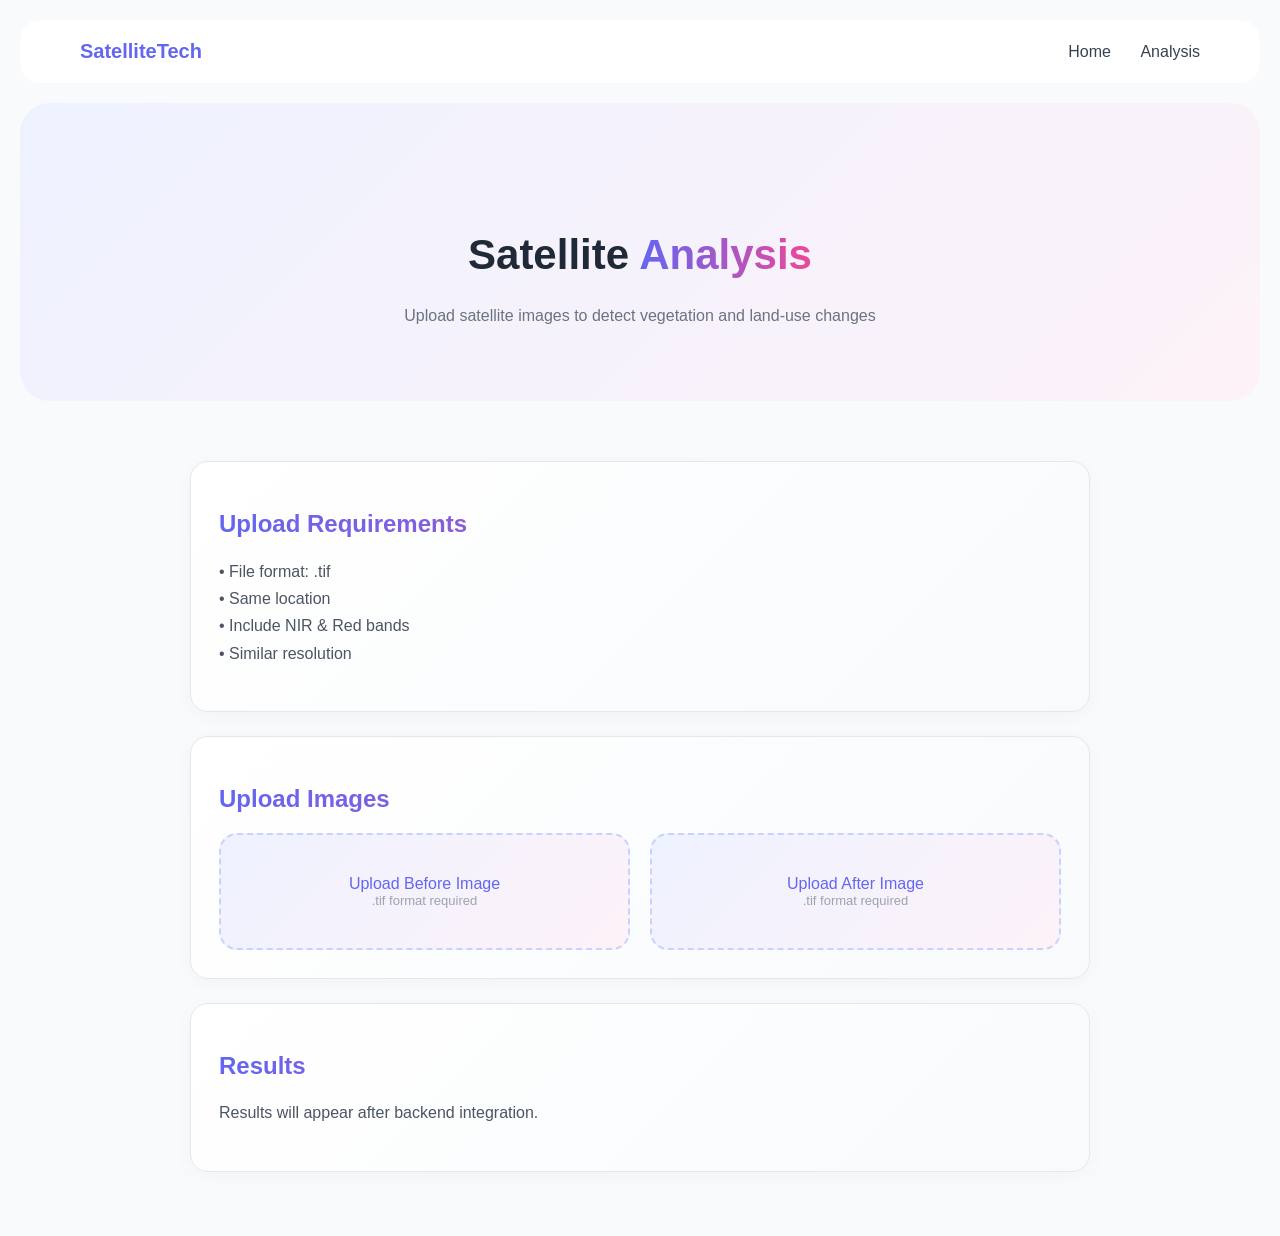
==== frontend/analysis.html @ cf4766b9 "Initial project setup" ====
<!DOCTYPE html>
<html>
<head>
    <title>Analysis</title>
    <link rel="stylesheet" href="style.css">
</head>

<body>

<div class="navbar">
    <div class="logo">SatelliteTech</div>
    <div class="nav-links">
        <a href="index.html">Home</a>
        <a href="analysis.html">Analysis</a>
    </div>
</div>

<div class="analysis-header">
    <h1>Satellite <span>Analysis</span></h1>
    <p>Upload satellite images to detect vegetation and land-use changes</p>
</div>

<div class="analysis-container">

    <div class="card">
        <h2>Upload Requirements</h2>
        <p>
        • File format: .tif<br>
        • Same location<br>
        • Include NIR & Red bands<br>
        • Similar resolution
        </p>
    </div>

    <div class="card">
        <h2>Upload Images</h2>

        <div class="upload-grid">

            <label class="file-upload">
                <div class="file-upload-text">Upload Before Image</div>
                <div class="file-upload-subtext">.tif format required</div>
                <input type="file">
            </label>

            <label class="file-upload">
                <div class="file-upload-text">Upload After Image</div>
                <div class="file-upload-subtext">.tif format required</div>
                <input type="file">
            </label>

        </div>

    </div>

    <div class="card">
        <h2>Results</h2>
        <p>Results will appear after backend integration.</p>
    </div>

</div>

</body>
</html>
---- frontend/style.css ----
body {
    margin: 0;
    font-family: -apple-system, BlinkMacSystemFont, sans-serif;
    background: #f9fafb;
    color: #1f2937;
}

/* NAVBAR */
.navbar {
    display: flex;
    justify-content: space-between;
    align-items: center;
    padding: 20px 60px;
    background: white;
    border-radius: 20px;
    margin: 20px;
}

.logo {
    font-weight: 600;
    font-size: 20px;
    color: #6366f1;
}

.nav-links a {
    margin-left: 25px;
    text-decoration: none;
    color: #374151;
    font-weight: 500;
}

.nav-links a:hover {
    color: #6366f1;
}

/* HERO */
.hero {
    position: relative;
    height: 90vh;
    display: flex;
    align-items: center;
    padding: 0 80px;
    background: url("assets/hero.png") no-repeat center/cover;
    border-radius: 30px;
    margin: 20px;
}

.hero::before {
    content: "";
    position: absolute;
    inset: 0;
    background: linear-gradient(
        90deg,
        rgba(255,255,255,0.9),
        rgba(255,240,245,0.7),
        rgba(255,255,255,0.2)
    );
    border-radius: 30px;
}

.hero-content {
    position: relative;
    max-width: 600px;
    z-index: 2;
}

.hero-content h1 {
    font-size: 54px;
    line-height: 1.2;
}

/* GRADIENT TEXT */
.gradient-text {
    background: linear-gradient(90deg, #6366f1, #ec4899);
    -webkit-background-clip: text;
    -webkit-text-fill-color: transparent;
}

.hero-content p {
    margin-top: 15px;
    font-size: 18px;
    color: #4b5563;
}

/* BUTTONS */
.buttons {
    margin-top: 25px;
}

.btn-primary {
    padding: 12px 24px;
    background: linear-gradient(135deg, #6366f1, #ec4899);
    color: white;
    border-radius: 25px;
    text-decoration: none;
    font-weight: 500;
}

.btn-secondary {
    padding: 12px 24px;
    border: 1px solid #6366f1;
    border-radius: 25px;
    text-decoration: none;
    color: #6366f1;
}

.btn-secondary:hover {
    background: #eef2ff;
}

/* BLOG */
.blog-container {
    max-width: 900px;
    margin: auto;
    padding: 60px 20px;
}

.blog-section {
    margin-bottom: 50px;
}

.blog-section h2 {
    background: linear-gradient(90deg, #6366f1, #ec4899);
    -webkit-background-clip: text;
    -webkit-text-fill-color: transparent;
}

.blog-section p {
    line-height: 1.8;
    color: #374151;
}

/* ANALYSIS HEADER */
.analysis-header {
    text-align: center;
    padding: 100px 20px 60px;
    background: linear-gradient(135deg, #eef2ff, #fdf2f8);
    border-radius: 30px;
    margin: 20px;
}

.analysis-header h1 {
    font-size: 42px;
}

.analysis-header span {
    background: linear-gradient(90deg, #6366f1, #ec4899);
    -webkit-background-clip: text;
    -webkit-text-fill-color: transparent;
}

.analysis-header p {
    color: #6b7280;
}

/* ANALYSIS CONTAINER */
.analysis-container {
    max-width: 900px;
    margin: auto;
    padding: 40px 20px;
}

/* CARDS */
.card {
    background: linear-gradient(135deg, #ffffff, #f8fafc);
    padding: 28px;
    border-radius: 18px;
    border: 1px solid #e5e7eb;
    margin-bottom: 24px;
    box-shadow: 0 4px 20px rgba(0,0,0,0.03);
}

.card h2 {
    background: linear-gradient(90deg, #6366f1, #ec4899);
    -webkit-background-clip: text;
    -webkit-text-fill-color: transparent;
}

.card p {
    color: #4b5563;
    line-height: 1.7;
}

/* UPLOAD GRID */
.upload-grid {
    display: grid;
    grid-template-columns: 1fr 1fr;
    gap: 20px;
}

/* CUSTOM UPLOAD */
.file-upload {
    display: flex;
    flex-direction: column;
    align-items: center;
    justify-content: center;
    padding: 40px 20px;
    border-radius: 18px;
    border: 2px dashed #c7d2fe;
    background: linear-gradient(135deg, #eef2ff, #fdf2f8);
    cursor: pointer;
    transition: 0.3s ease;
}

.file-upload:hover {
    border-color: #6366f1;
    transform: translateY(-2px);
}

.file-upload input {
    display: none;
}

.file-upload-text {
    font-size: 16px;
    font-weight: 500;
    color: #6366f1;
}

.file-upload-subtext {
    font-size: 13px;
    color: #9ca3af;
}
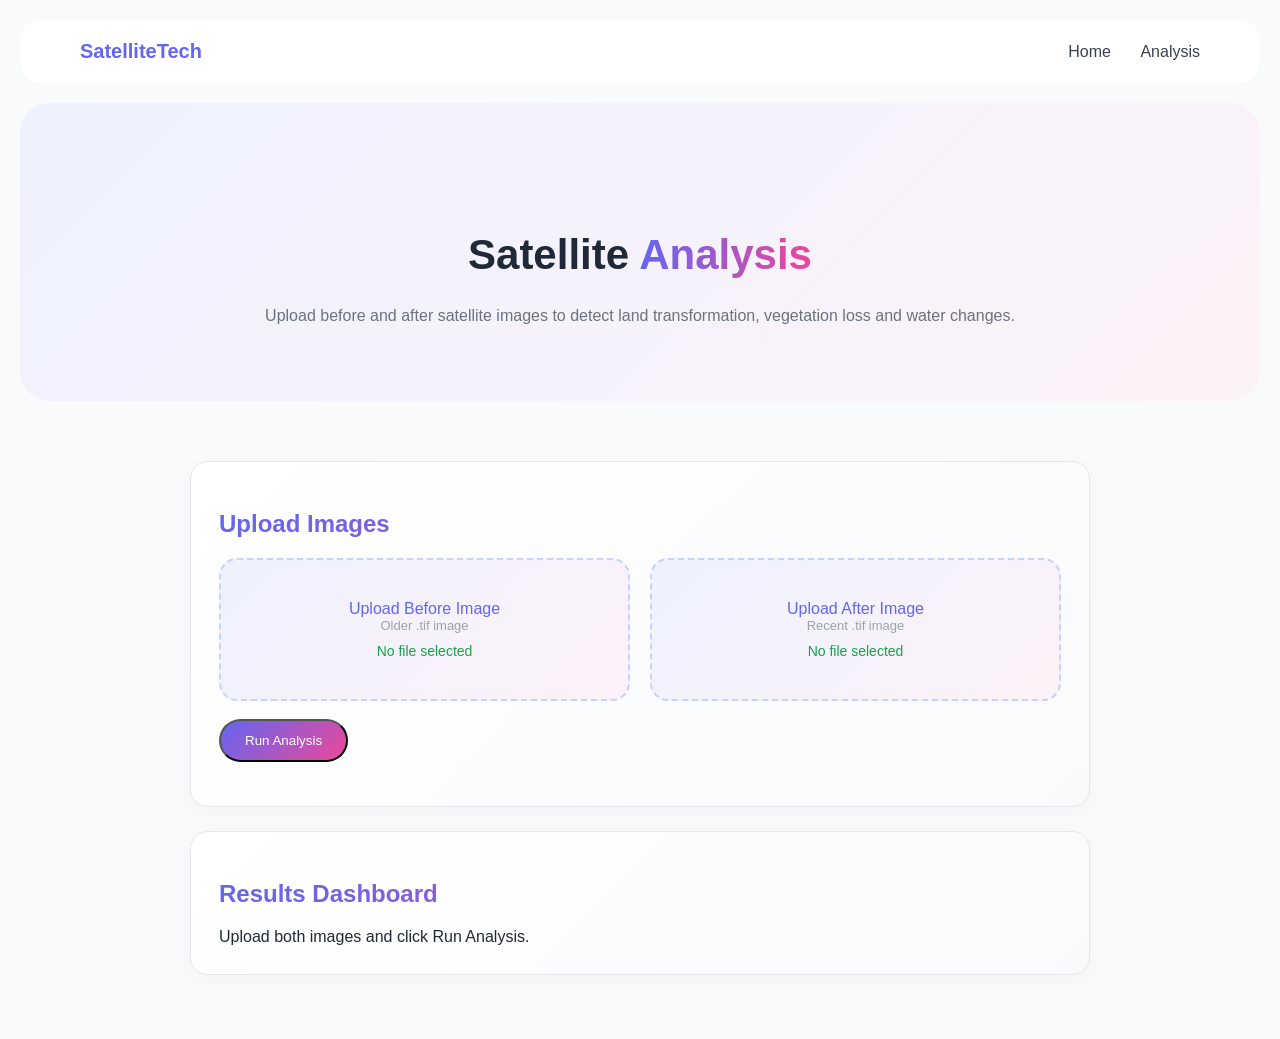
==== commit 74018ae5: "build backend" ====
--- a/frontend/analysis.html
+++ b/frontend/analysis.html
@@ -1,64 +1,283 @@
 <!DOCTYPE html>
-<html>
+<html lang="en">
 <head>
-    <title>Analysis</title>
-    <link rel="stylesheet" href="style.css">
+<meta charset="UTF-8">
+<meta name="viewport" content="width=device-width, initial-scale=1.0">
+<title>Satellite Analysis</title>
+<link rel="stylesheet" href="style.css">
+
+<style>
+
+/* EXTRA PREMIUM UI */
+
+.stats-grid{
+    display:grid;
+    grid-template-columns:repeat(auto-fit,minmax(220px,1fr));
+    gap:18px;
+    margin-top:20px;
+}
+
+.stat-card{
+    padding:22px;
+    border-radius:18px;
+    color:white;
+    font-weight:600;
+    box-shadow:0 10px 30px rgba(0,0,0,0.08);
+}
+
+.green-card{
+    background:linear-gradient(135deg,#16a34a,#22c55e);
+}
+
+.gray-card{
+    background:linear-gradient(135deg,#4b5563,#6b7280);
+}
+
+.blue-card{
+    background:linear-gradient(135deg,#2563eb,#3b82f6);
+}
+
+.map-grid{
+    display:grid;
+    grid-template-columns:repeat(auto-fit,minmax(260px,1fr));
+    gap:20px;
+    margin-top:25px;
+}
+
+.map-box{
+    background:#f8fafc;
+    border-radius:18px;
+    padding:15px;
+    border:1px solid #e5e7eb;
+}
+
+.map-box img{
+    width:100%;
+    border-radius:14px;
+    margin-top:12px;
+}
+
+.map-title{
+    font-weight:600;
+    color:#111827;
+}
+
+.loading-spin{
+    color:#6366f1;
+    font-weight:600;
+}
+
+</style>
 </head>
 
 <body>
 
+<!-- NAVBAR -->
 <div class="navbar">
     <div class="logo">SatelliteTech</div>
+
     <div class="nav-links">
         <a href="index.html">Home</a>
         <a href="analysis.html">Analysis</a>
     </div>
 </div>
 
+<!-- HEADER -->
 <div class="analysis-header">
     <h1>Satellite <span>Analysis</span></h1>
-    <p>Upload satellite images to detect vegetation and land-use changes</p>
+    <p>
+        Upload before and after satellite images to detect land transformation,
+        vegetation loss and water changes.
+    </p>
 </div>
 
+<!-- MAIN -->
 <div class="analysis-container">
 
+    <!-- UPLOAD CARD -->
     <div class="card">
-        <h2>Upload Requirements</h2>
-        <p>
-        • File format: .tif<br>
-        • Same location<br>
-        • Include NIR & Red bands<br>
-        • Similar resolution
-        </p>
-    </div>
-
-    <div class="card">
+
         <h2>Upload Images</h2>
 
         <div class="upload-grid">
 
+            <!-- BEFORE -->
             <label class="file-upload">
                 <div class="file-upload-text">Upload Before Image</div>
-                <div class="file-upload-subtext">.tif format required</div>
-                <input type="file">
+                <div class="file-upload-subtext">Older .tif image</div>
+
+                <input type="file" id="beforeFile" accept=".tif">
+
+                <div id="beforeStatus"
+                     style="margin-top:10px;color:#16a34a;font-size:14px;">
+                    No file selected
+                </div>
             </label>
 
+            <!-- AFTER -->
             <label class="file-upload">
                 <div class="file-upload-text">Upload After Image</div>
-                <div class="file-upload-subtext">.tif format required</div>
-                <input type="file">
+                <div class="file-upload-subtext">Recent .tif image</div>
+
+                <input type="file" id="afterFile" accept=".tif">
+
+                <div id="afterStatus"
+                     style="margin-top:10px;color:#16a34a;font-size:14px;">
+                    No file selected
+                </div>
             </label>
 
         </div>
 
+        <br>
+
+        <button class="btn-primary" id="runBtn">
+            Run Analysis
+        </button>
+
+        <p id="loading" class="loading-spin"></p>
+
     </div>
 
+    <!-- RESULTS -->
     <div class="card">
-        <h2>Results</h2>
-        <p>Results will appear after backend integration.</p>
+
+        <h2>Results Dashboard</h2>
+
+        <div id="results">
+            Upload both images and click Run Analysis.
+        </div>
+
     </div>
 
 </div>
+
+<script>
+
+/* -------------------------------- */
+/* FILE STATUS */
+/* -------------------------------- */
+
+document.getElementById("beforeFile").addEventListener("change", function(){
+
+    const file = this.files[0];
+
+    document.getElementById("beforeStatus").innerText =
+        file ? "Selected: " + file.name : "No file selected";
+});
+
+document.getElementById("afterFile").addEventListener("change", function(){
+
+    const file = this.files[0];
+
+    document.getElementById("afterStatus").innerText =
+        file ? "Selected: " + file.name : "No file selected";
+});
+
+/* -------------------------------- */
+/* BUTTON */
+/* -------------------------------- */
+
+document.getElementById("runBtn")
+.addEventListener("click", analyzeImages);
+
+/* -------------------------------- */
+/* MAIN */
+/* -------------------------------- */
+
+async function analyzeImages(){
+
+    const before = document.getElementById("beforeFile").files[0];
+    const after  = document.getElementById("afterFile").files[0];
+
+    const loading = document.getElementById("loading");
+    const results = document.getElementById("results");
+
+    if(!before || !after){
+        alert("Please upload both images.");
+        return;
+    }
+
+    loading.innerText = "Analyzing satellite imagery...";
+    results.innerHTML = "";
+
+    const formData = new FormData();
+
+    formData.append("before", before);
+    formData.append("after", after);
+    formData.append("city", "custom");
+
+    try{
+
+        const response = await fetch("http://127.0.0.1:5000/analyze",{
+            method:"POST",
+            body:formData
+        });
+
+        const data = await response.json();
+
+        loading.innerText = "";
+
+        results.innerHTML = `
+
+        <!-- STATS -->
+        <div class="stats-grid">
+
+            <div class="stat-card green-card">
+                🌿 Vegetation Change <br><br>
+                ${data.change["Vegetation Change %"]}%
+            </div>
+
+            <div class="stat-card gray-card">
+                🏙 Other Land Change <br><br>
+                ${data.change["Other Land Change %"]}%
+            </div>
+
+            <div class="stat-card blue-card">
+                💧 Water Change <br><br>
+                ${data.change["Water Change %"]}%
+            </div>
+
+        </div>
+
+        <!-- MAPS -->
+        <div class="map-grid">
+
+            <div class="map-box">
+                <div class="map-title">Before Classification</div>
+                <img src="../outputs/custom_before_map.png?${Date.now()}">
+            </div>
+
+            <div class="map-box">
+                <div class="map-title">After Classification</div>
+                <img src="../outputs/custom_after_map.png?${Date.now()}">
+            </div>
+
+            <div class="map-box">
+                <div class="map-title">Change Detection</div>
+                <img src="../outputs/custom_change_map.png?${Date.now()}">
+            </div>
+
+        </div>
+
+        `;
+    }
+
+    catch(error){
+
+        loading.innerText = "";
+
+        results.innerHTML = `
+            <p style="color:red;">
+                Error connecting to backend.
+            </p>
+        `;
+
+        console.error(error);
+    }
+}
+
+</script>
 
 </body>
 </html>
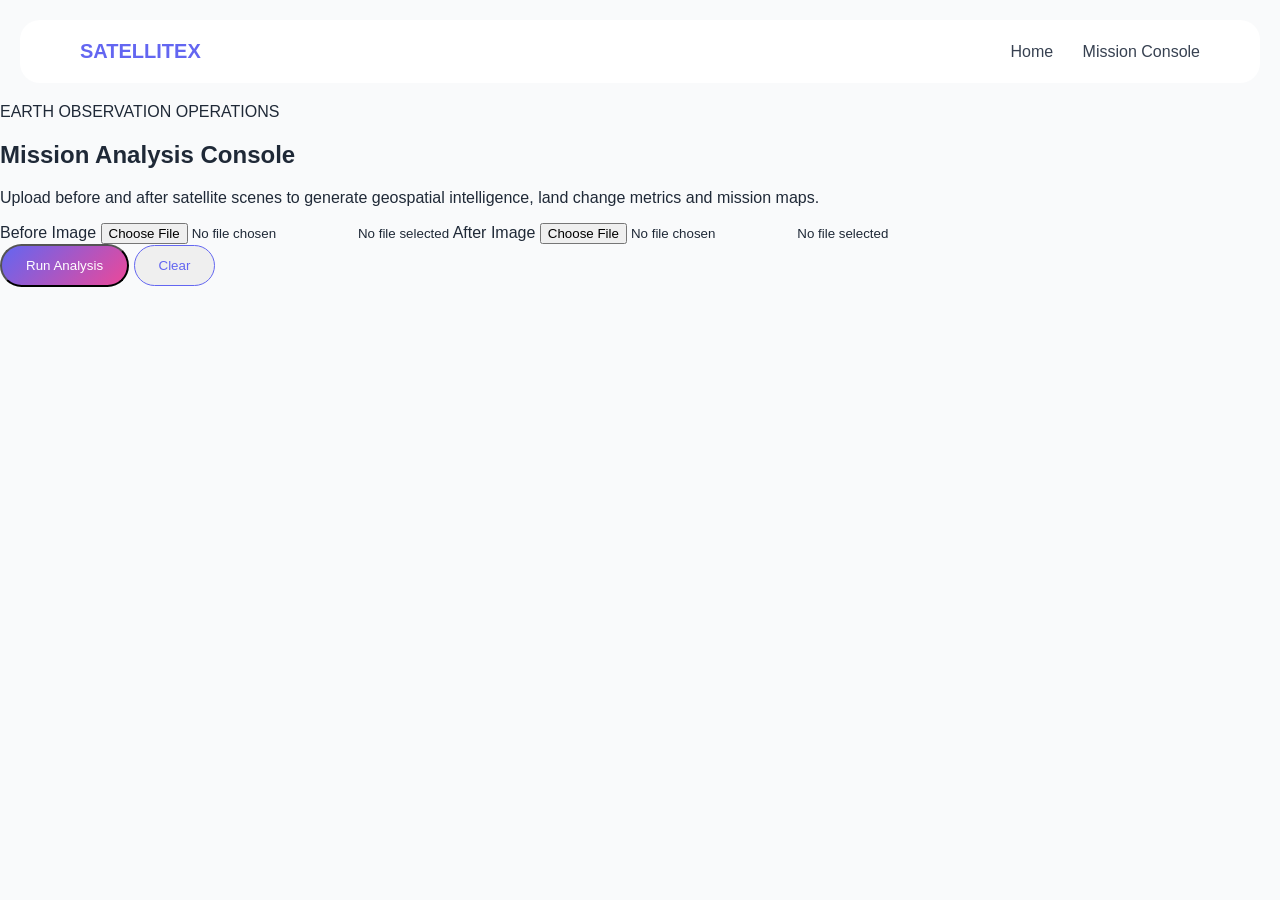
==== commit 76257608: "connecting backend and frontend" ====
--- a/frontend/analysis.html
+++ b/frontend/analysis.html
@@ -3,278 +3,320 @@
 <head>
 <meta charset="UTF-8">
 <meta name="viewport" content="width=device-width, initial-scale=1.0">
-<title>Satellite Analysis</title>
+<title>Mission Analysis Console</title>
 <link rel="stylesheet" href="style.css">
-
-<style>
-
-/* EXTRA PREMIUM UI */
-
-.stats-grid{
-    display:grid;
-    grid-template-columns:repeat(auto-fit,minmax(220px,1fr));
-    gap:18px;
-    margin-top:20px;
-}
-
-.stat-card{
-    padding:22px;
-    border-radius:18px;
-    color:white;
-    font-weight:600;
-    box-shadow:0 10px 30px rgba(0,0,0,0.08);
-}
-
-.green-card{
-    background:linear-gradient(135deg,#16a34a,#22c55e);
-}
-
-.gray-card{
-    background:linear-gradient(135deg,#4b5563,#6b7280);
-}
-
-.blue-card{
-    background:linear-gradient(135deg,#2563eb,#3b82f6);
-}
-
-.map-grid{
-    display:grid;
-    grid-template-columns:repeat(auto-fit,minmax(260px,1fr));
-    gap:20px;
-    margin-top:25px;
-}
-
-.map-box{
-    background:#f8fafc;
-    border-radius:18px;
-    padding:15px;
-    border:1px solid #e5e7eb;
-}
-
-.map-box img{
-    width:100%;
-    border-radius:14px;
-    margin-top:12px;
-}
-
-.map-title{
-    font-weight:600;
-    color:#111827;
-}
-
-.loading-spin{
-    color:#6366f1;
-    font-weight:600;
-}
-
-</style>
+<script src="https://cdn.jsdelivr.net/npm/chart.js"></script>
 </head>
 
 <body>
 
+<!-- ===================================== -->
 <!-- NAVBAR -->
-<div class="navbar">
-    <div class="logo">SatelliteTech</div>
+<!-- ===================================== -->
+
+<nav class="navbar">
+    <div class="logo">SATELLITE<span>X</span></div>
 
     <div class="nav-links">
         <a href="index.html">Home</a>
-        <a href="analysis.html">Analysis</a>
-    </div>
-</div>
-
+        <a href="analysis.html">Mission Console</a>
+    </div>
+</nav>
+
+<!-- ===================================== -->
 <!-- HEADER -->
-<div class="analysis-header">
-    <h1>Satellite <span>Analysis</span></h1>
-    <p>
-        Upload before and after satellite images to detect land transformation,
-        vegetation loss and water changes.
+<!-- ===================================== -->
+
+<section class="page-header">
+
+    <p class="tag">EARTH OBSERVATION OPERATIONS</p>
+
+    <h1>Mission Analysis Console</h1>
+
+    <p class="page-subtitle">
+        Upload before and after satellite scenes to generate
+        geospatial intelligence, land change metrics and mission maps.
     </p>
-</div>
-
-<!-- MAIN -->
-<div class="analysis-container">
-
-    <!-- UPLOAD CARD -->
-    <div class="card">
-
-        <h2>Upload Images</h2>
-
-        <div class="upload-grid">
-
-            <!-- BEFORE -->
-            <label class="file-upload">
-                <div class="file-upload-text">Upload Before Image</div>
-                <div class="file-upload-subtext">Older .tif image</div>
-
-                <input type="file" id="beforeFile" accept=".tif">
-
-                <div id="beforeStatus"
-                     style="margin-top:10px;color:#16a34a;font-size:14px;">
-                    No file selected
-                </div>
-            </label>
-
-            <!-- AFTER -->
-            <label class="file-upload">
-                <div class="file-upload-text">Upload After Image</div>
-                <div class="file-upload-subtext">Recent .tif image</div>
-
-                <input type="file" id="afterFile" accept=".tif">
-
-                <div id="afterStatus"
-                     style="margin-top:10px;color:#16a34a;font-size:14px;">
-                    No file selected
-                </div>
-            </label>
-
+
+</section>
+
+<!-- ===================================== -->
+<!-- COMMAND BAR -->
+<!-- ===================================== -->
+
+<section class="command-bar">
+
+    <div class="command-box">
+
+        <label class="mini-upload">
+            <span>Before Image</span>
+            <input type="file" id="beforeFile" accept=".tif">
+            <small id="beforeStatus">No file selected</small>
+        </label>
+
+        <label class="mini-upload">
+            <span>After Image</span>
+            <input type="file" id="afterFile" accept=".tif">
+            <small id="afterStatus">No file selected</small>
+        </label>
+
+        <div class="command-actions">
+            <button class="btn-primary" onclick="runAnalysis()">
+                Run Analysis
+            </button>
+
+            <button class="btn-secondary" onclick="clearDashboard()">
+                Clear
+            </button>
         </div>
 
-        <br>
-
-        <button class="btn-primary" id="runBtn">
-            Run Analysis
-        </button>
-
-        <p id="loading" class="loading-spin"></p>
-
-    </div>
-
-    <!-- RESULTS -->
-    <div class="card">
-
-        <h2>Results Dashboard</h2>
-
-        <div id="results">
-            Upload both images and click Run Analysis.
+    </div>
+
+    <p id="loading" class="status-text center-status"></p>
+
+</section>
+
+<!-- ===================================== -->
+<!-- RESULTS (hidden until run) -->
+<!-- ===================================== -->
+
+<section id="resultsWrap" style="display:none;">
+
+<!-- KPI -->
+
+<section class="kpi-strip">
+
+    <div class="kpi-card green-box">
+        <span>Vegetation</span>
+        <strong id="vegValue">--</strong>
+    </div>
+
+    <div class="kpi-card gray-box">
+        <span>Other Land</span>
+        <strong id="landValue">--</strong>
+    </div>
+
+    <div class="kpi-card blue-box">
+        <span>Water</span>
+        <strong id="waterValue">--</strong>
+    </div>
+
+</section>
+
+<!-- INSIGHTS + GRAPH -->
+
+<section class="intel-grid">
+
+    <div class="intel-panel">
+
+        <h2>Change Intelligence</h2>
+
+        <canvas id="mainChart" height="140"></canvas>
+
+    </div>
+
+    <div class="intel-panel">
+
+        <h2>Mission Summary</h2>
+
+        <div class="intel-summary" id="summaryBox">
+
+            Awaiting output...
+
         </div>
 
     </div>
 
-</div>
+</section>
+
+<!-- MAPS -->
+
+<section class="maps-section">
+
+    <div class="map-panel">
+        <h3>Before Classification</h3>
+        <img id="beforeMap" src="">
+    </div>
+
+    <div class="map-panel">
+        <h3>After Classification</h3>
+        <img id="afterMap" src="">
+    </div>
+
+    <div class="map-panel">
+        <h3>Change Detection</h3>
+        <img id="changeMap" src="">
+    </div>
+
+</section>
+
+</section>
 
 <script>
 
-/* -------------------------------- */
-/* FILE STATUS */
-/* -------------------------------- */
-
-document.getElementById("beforeFile").addEventListener("change", function(){
-
-    const file = this.files[0];
-
-    document.getElementById("beforeStatus").innerText =
-        file ? "Selected: " + file.name : "No file selected";
+let chart;
+
+/* file names */
+
+document.getElementById("beforeFile").addEventListener("change",function(){
+    const file=this.files[0];
+    document.getElementById("beforeStatus").innerText=
+        file?file.name:"No file selected";
 });
 
-document.getElementById("afterFile").addEventListener("change", function(){
-
-    const file = this.files[0];
-
-    document.getElementById("afterStatus").innerText =
-        file ? "Selected: " + file.name : "No file selected";
+document.getElementById("afterFile").addEventListener("change",function(){
+    const file=this.files[0];
+    document.getElementById("afterStatus").innerText=
+        file?file.name:"No file selected";
 });
 
-/* -------------------------------- */
-/* BUTTON */
-/* -------------------------------- */
-
-document.getElementById("runBtn")
-.addEventListener("click", analyzeImages);
-
-/* -------------------------------- */
-/* MAIN */
-/* -------------------------------- */
-
-async function analyzeImages(){
-
-    const before = document.getElementById("beforeFile").files[0];
-    const after  = document.getElementById("afterFile").files[0];
-
-    const loading = document.getElementById("loading");
-    const results = document.getElementById("results");
+/* run */
+
+async function runAnalysis(){
+
+    const before=document.getElementById("beforeFile").files[0];
+    const after=document.getElementById("afterFile").files[0];
 
     if(!before || !after){
         alert("Please upload both images.");
         return;
     }
 
-    loading.innerText = "Analyzing satellite imagery...";
-    results.innerHTML = "";
-
-    const formData = new FormData();
-
-    formData.append("before", before);
-    formData.append("after", after);
-    formData.append("city", "custom");
+    document.getElementById("loading").innerText=
+        "Processing satellite intelligence...";
+
+    const formData=new FormData();
+
+    formData.append("before",before);
+    formData.append("after",after);
+    formData.append("city","custom");
 
     try{
 
-        const response = await fetch("http://127.0.0.1:5000/analyze",{
-            method:"POST",
-            body:formData
-        });
-
-        const data = await response.json();
-
-        loading.innerText = "";
-
-        results.innerHTML = `
-
-        <!-- STATS -->
-        <div class="stats-grid">
-
-            <div class="stat-card green-card">
-                🌿 Vegetation Change <br><br>
-                ${data.change["Vegetation Change %"]}%
-            </div>
-
-            <div class="stat-card gray-card">
-                🏙 Other Land Change <br><br>
-                ${data.change["Other Land Change %"]}%
-            </div>
-
-            <div class="stat-card blue-card">
-                💧 Water Change <br><br>
-                ${data.change["Water Change %"]}%
-            </div>
-
-        </div>
-
-        <!-- MAPS -->
-        <div class="map-grid">
-
-            <div class="map-box">
-                <div class="map-title">Before Classification</div>
-                <img src="../outputs/custom_before_map.png?${Date.now()}">
-            </div>
-
-            <div class="map-box">
-                <div class="map-title">After Classification</div>
-                <img src="../outputs/custom_after_map.png?${Date.now()}">
-            </div>
-
-            <div class="map-box">
-                <div class="map-title">Change Detection</div>
-                <img src="../outputs/custom_change_map.png?${Date.now()}">
-            </div>
-
-        </div>
-
+        const response=await fetch(
+            "https://satellite-backend.onrender.com/analyze",
+            {
+                method:"POST",
+                body:formData
+            }
+        );
+
+        const data=await response.json();
+
+        document.getElementById("loading").innerText="";
+
+        document.getElementById("resultsWrap").style.display="block";
+
+        const veg=data.change["Vegetation Change %"];
+        const land=data.change["Other Land Change %"];
+        const water=data.change["Water Change %"];
+
+        document.getElementById("vegValue").innerText=veg+"%";
+        document.getElementById("landValue").innerText=land+"%";
+        document.getElementById("waterValue").innerText=water+"%";
+
+        let severity="Low";
+
+        if(Math.abs(veg)>20 || Math.abs(land)>20){
+            severity="High";
+        }else if(Math.abs(veg)>10 || Math.abs(land)>10){
+            severity="Medium";
+        }
+
+        document.getElementById("summaryBox").innerHTML=`
+            Vegetation shift: ${veg}% <br><br>
+            Other land shift: ${land}% <br><br>
+            Water shift: ${water}% <br><br>
+            Transformation intensity:
+            <strong>${severity}</strong>
         `;
+
+        const t=Date.now();
+
+        document.getElementById("beforeMap").src=
+            "../outputs/custom_before_map.png?"+t;
+
+        document.getElementById("afterMap").src=
+            "../outputs/custom_after_map.png?"+t;
+
+        document.getElementById("changeMap").src=
+            "../outputs/custom_change_map.png?"+t;
+
+        drawChart(veg,land,water);
+
+        document.getElementById("resultsWrap")
+            .scrollIntoView({behavior:"smooth"});
+
     }
 
     catch(error){
 
-        loading.innerText = "";
-
-        results.innerHTML = `
-            <p style="color:red;">
-                Error connecting to backend.
-            </p>
-        `;
-
+        document.getElementById("loading").innerText="";
+        alert("Backend connection failed.");
         console.error(error);
+
     }
+
+}
+
+/* chart */
+
+function drawChart(v,l,w){
+
+    const ctx=document.getElementById("mainChart");
+
+    if(chart) chart.destroy();
+
+    chart=new Chart(ctx,{
+        type:"bar",
+
+        data:{
+            labels:["Vegetation","Other Land","Water"],
+
+            datasets:[{
+                data:[v,l,w]
+            }]
+        },
+
+        options:{
+            plugins:{
+                legend:{display:false}
+            },
+
+            scales:{
+                y:{
+                    ticks:{color:"#cbd5e1"},
+                    grid:{color:"rgba(255,255,255,0.08)"}
+                },
+
+                x:{
+                    ticks:{color:"#cbd5e1"},
+                    grid:{display:false}
+                }
+            }
+        }
+    });
+}
+
+/* clear */
+
+function clearDashboard(){
+
+    document.getElementById("beforeFile").value="";
+    document.getElementById("afterFile").value="";
+
+    document.getElementById("beforeStatus").innerText=
+        "No file selected";
+
+    document.getElementById("afterStatus").innerText=
+        "No file selected";
+
+    document.getElementById("loading").innerText="";
+
+    document.getElementById("resultsWrap").style.display="none";
+
+    if(chart) chart.destroy();
+
 }
 
 </script>
